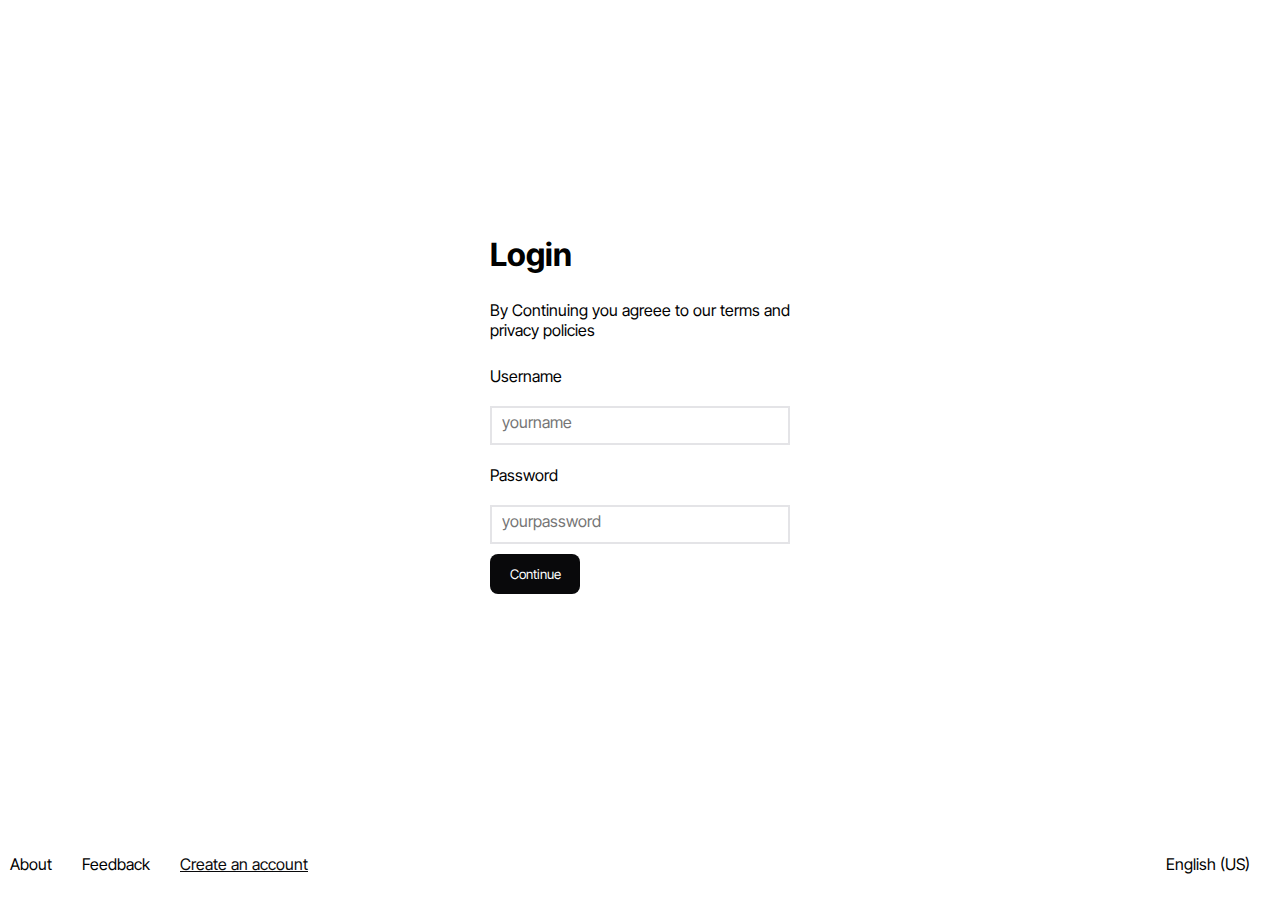
==== index.html @ a7edac65 "initial commit" ====
<!DOCTYPE html>
<html lang="en">
  <head>
    <meta charset="UTF-8" />
    <meta name="viewport" content="width=device-width, initial-scale=1.0" />
    <link rel="stylesheet" href="./styles/auth.css" />
    <title>Fashion</title>
  </head>
  <body>
    <main class="main_container">
      <form class="login_card" id="loginForm">
        <h1>Login</h1>
        <p>By Continuing you agreee to our terms and privacy policies</p>
        <div class="input_fields">
          <label for="email">Username</label>
          <div class="input_field">
            <input type="text" placeholder="yourname" id="username" />
          </div>
          <label for="password">Password</label>
          <div class="input_field">
            <input type="password" placeholder="yourpassword" id="password" />
          </div>
        </div>
        <div>
          <button>Continue</button>
        </div>
      </form>
    </main>
    <footer>
      <div>
        <p>About</p>
        <p>Feedback</p>
        <a href="/register.html">Create an account</a>
      </div>

      <div>
        <p>English (US)</p>
      </div>
    </footer>
    <script>
      document.addEventListener("DOMContentLoaded", () => {
        (() => {
          const req = new XMLHttpRequest();

          req.onreadystatechange = function () {
            if (req.readyState == XMLHttpRequest.DONE) {
              if (req.status == 200) {
                const resp = JSON.parse(req.responseText);

                if (resp.isAuth) {
                  window.location.href = "app/inv";
                } else {
                  console.log("Not authenticated");
                }
              }
            }
          };

          req.open("GET", "api/auth.php", true);
          req.send();
        })();

        document.getElementById("loginForm").addEventListener("submit", (e) => {
          e.preventDefault();
          loginRequest();
        });
      });

      function loginRequest() {
        const username = document.getElementById("username").value;
        const password = document.getElementById("password").value;

        const data =
          "username=" + encodeURIComponent(username) + "&password=" + password;

        const request = new XMLHttpRequest();

        request.onload = function () {
          if (request.status == 200) {
            const resp = JSON.parse(request.responseText);

            if (resp.error) {
              alert(resp.error);
            } else if (resp.status == "success") {
              window.location.href = "/app/inv";
            }
          }
        };

        request.open("POST", "api/login.php", true);
        request.send(data);
      }
    </script>
  </body>
</html>
---- styles/auth.css ----
@import url("https://fonts.googleapis.com/css2?family=Inter+Tight&display=swap");
@import url("./_var.css");

* {
  font-family: "Inter Tight", sans-serif;
}

body,
html {
  display: flex;
  width: 100%;
  height: 100%;
}

h1 {
  margin: 0;
}

body {
  flex-direction: column;
  margin: 0;
}

.main_container {
  display: flex;
  flex: 1;
  width: 100%;
  height: 100%;
  justify-content: center;
  align-items: center;
}

footer {
  display: flex;
  justify-content: space-between;
  align-items: center;
  padding-right: 20px;
}

footer > div {
  display: flex;
  gap: 30px;
  padding: 10px 10px;
  align-items: center;
}

footer > div > a {
  color: var(--primary);
}

.login_card {
  width: clamp(min(10vw, 20rem), 300px, max(90vw, 55rem));
  display: flex;
  flex-direction: column;
  gap: 10px;
}

.login_card > .input_fields > .input_field {
  border: var(--border);
  height: 35px;
}

.login_card > .input_fields > .input_field > input {
  width: 90%;
  height: 90%;
  padding: 0px 10px;
  outline: none;
  border: none;
  border-radius: 5px;
}

.login_card > .input_fields > .input_field > input::placeholder {
  font-size: 16px;
}

.login_card > .input_fields {
  display: flex;
  flex-direction: column;
  gap: 20px;
}

.login_card > div > button {
  color: white;
  background-color: var(--primary);
  outline: none;
  border: none;
  height: 40px;
  width: 90px;
  border-radius: 8px;
  cursor: pointer;
}
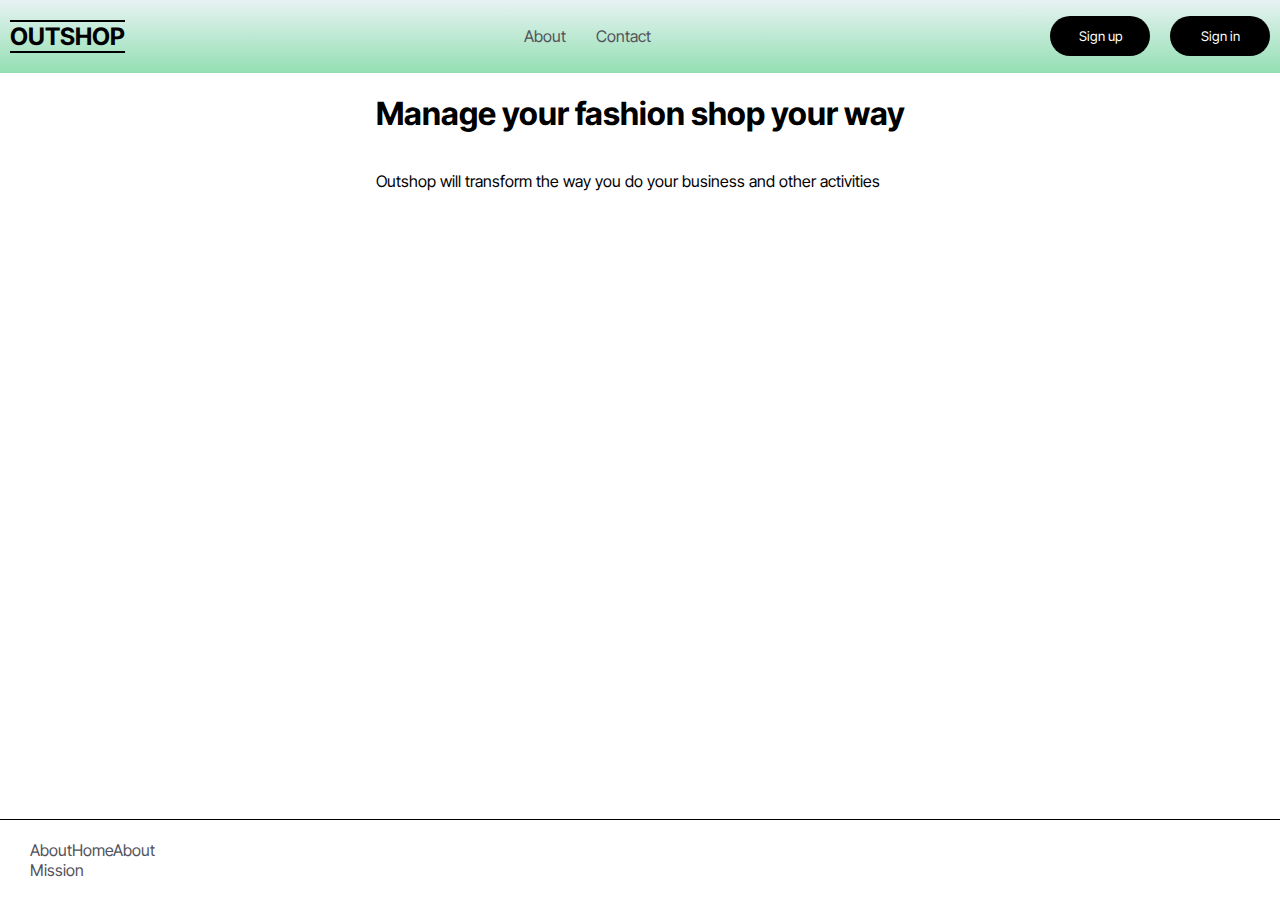
==== commit c3a87caa: "[feat]: added jquery and home page" ====
--- a/index.html
+++ b/index.html
@@ -3,93 +3,42 @@
   <head>
     <meta charset="UTF-8" />
     <meta name="viewport" content="width=device-width, initial-scale=1.0" />
-    <link rel="stylesheet" href="./styles/auth.css" />
-    <title>Fashion</title>
+    <link rel="stylesheet" href="styles/home.css" />
+    <title>Document</title>
   </head>
   <body>
-    <main class="main_container">
-      <form class="login_card" id="loginForm">
-        <h1>Login</h1>
-        <p>By Continuing you agreee to our terms and privacy policies</p>
-        <div class="input_fields">
-          <label for="email">Username</label>
-          <div class="input_field">
-            <input type="text" placeholder="yourname" id="username" />
-          </div>
-          <label for="password">Password</label>
-          <div class="input_field">
-            <input type="password" placeholder="yourpassword" id="password" />
-          </div>
+    <header>
+      <nav>
+        <div class="nav__left">
+          <h2>OUTSHOP</h2>
         </div>
-        <div>
-          <button>Continue</button>
+        <div class="nav__middle">
+          <a href="about.html">About</a>
+          <a href="index.html">Contact</a>
         </div>
-      </form>
+        <div class="nav__right">
+          <button>Sign up</button>
+          <button>Sign in</button>
+        </div>
+      </nav>
+    </header>
+    <main>
+      <section id="hero">
+        <h1>Manage your fashion shop your way</h1>
+      </section>
+      <section>
+        <p>
+          Outshop will transform the way you do your business and other
+          activities
+        </p>
+      </section>
     </main>
     <footer>
       <div>
-        <p>About</p>
-        <p>Feedback</p>
-        <a href="/register.html">Create an account</a>
+        <a href="About">About</a><a href="About">Home</a
+        ><a href="About">About</a>
       </div>
-
-      <div>
-        <p>English (US)</p>
-      </div>
+      <div><a href="">Mission</a></div>
     </footer>
-    <script>
-      document.addEventListener("DOMContentLoaded", () => {
-        (() => {
-          const req = new XMLHttpRequest();
-
-          req.onreadystatechange = function () {
-            if (req.readyState == XMLHttpRequest.DONE) {
-              if (req.status == 200) {
-                const resp = JSON.parse(req.responseText);
-
-                if (resp.isAuth) {
-                  window.location.href = "app/inv";
-                } else {
-                  console.log("Not authenticated");
-                }
-              }
-            }
-          };
-
-          req.open("GET", "api/auth.php", true);
-          req.send();
-        })();
-
-        document.getElementById("loginForm").addEventListener("submit", (e) => {
-          e.preventDefault();
-          loginRequest();
-        });
-      });
-
-      function loginRequest() {
-        const username = document.getElementById("username").value;
-        const password = document.getElementById("password").value;
-
-        const data =
-          "username=" + encodeURIComponent(username) + "&password=" + password;
-
-        const request = new XMLHttpRequest();
-
-        request.onload = function () {
-          if (request.status == 200) {
-            const resp = JSON.parse(request.responseText);
-
-            if (resp.error) {
-              alert(resp.error);
-            } else if (resp.status == "success") {
-              window.location.href = "/app/inv";
-            }
-          }
-        };
-
-        request.open("POST", "api/login.php", true);
-        request.send(data);
-      }
-    </script>
   </body>
 </html>
--- a/styles/home.css
+++ b/styles/home.css
@@ -0,0 +1,83 @@
+@import url("https://fonts.googleapis.com/css2?family=Inter+Tight&display=swap");
+@import url("./_var.css");
+
+* {
+  font-family: "Inter Tight", sans-serif;
+}
+
+a {
+  text-decoration: none;
+  color: var(--color-links);
+}
+
+body,
+html {
+  width: 100%;
+  height: 100%;
+  display: flex;
+}
+
+html {
+  position: fixed;
+}
+
+body {
+  display: flex;
+  flex-direction: column;
+  margin: 0;
+  height: 100%;
+}
+
+nav {
+  display: flex;
+  width: 100%;
+  justify-content: space-between;
+  align-items: center;
+  padding-left: 10px;
+  padding-right: 10px;
+  background: linear-gradient(rgba(77, 161, 161, 0.133), rgb(147, 223, 179));
+}
+
+.nav__left > h2 {
+  border-top: 2px solid black;
+  border-bottom: 2px solid black;
+}
+
+.nav__middle {
+  display: flex;
+  gap: 30px;
+}
+
+.nav__right {
+  display: flex;
+  gap: 20px;
+  margin-right: 20px;
+}
+
+.nav__right > button {
+  background-color: black;
+  color: white;
+  height: 40px;
+  border: none;
+  outline: none;
+  width: 100px;
+  border-radius: 120px;
+  transition: ease-in-out;
+  cursor: pointer;
+}
+
+.nav__right > button:hover {
+  transform: scale(1.15);
+}
+
+main {
+  display: flex;
+  flex-direction: column;
+  margin: auto;
+  flex: 1;
+}
+
+footer {
+  border-top: 1px solid black;
+  padding: 20px 30px;
+}
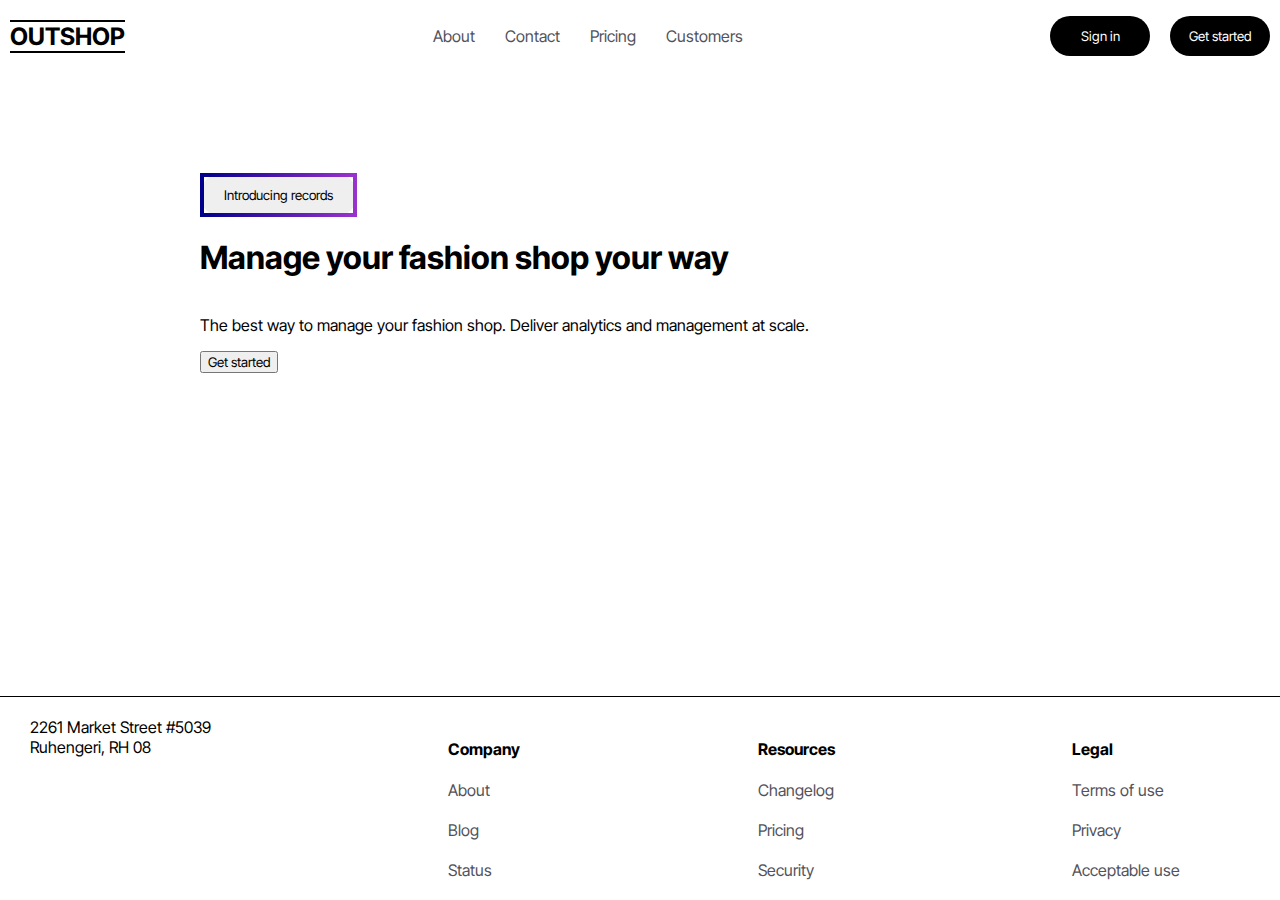
==== commit d97e3383: "[feat]: homepage footer and sticky header" ====
--- a/index.html
+++ b/index.html
@@ -15,30 +15,59 @@
         <div class="nav__middle">
           <a href="about.html">About</a>
           <a href="index.html">Contact</a>
+          <a href="index.html">Pricing</a>
+          <a href="index.html">Customers</a>
         </div>
         <div class="nav__right">
-          <button>Sign up</button>
           <button>Sign in</button>
+          <button>Get started</button>
         </div>
       </nav>
     </header>
     <main>
       <section id="hero">
+        <button class="hero_button">Introducing records</button>
         <h1>Manage your fashion shop your way</h1>
       </section>
       <section>
         <p>
-          Outshop will transform the way you do your business and other
-          activities
+          The best way to manage your fashion shop. Deliver analytics and
+          management at scale.
         </p>
+        <button class="call_to_action">Get started</button>
       </section>
     </main>
     <footer>
       <div>
-        <a href="About">About</a><a href="About">Home</a
-        ><a href="About">About</a>
+        <div class="address">
+          <p>2261 Market Street #5039</p>
+          <p>Ruhengeri, RH 08</p>
+        </div>
       </div>
-      <div><a href="">Mission</a></div>
+      <div class="footer_section">
+        <h4>Company</h4>
+        <div>
+          <a href="#">About</a>
+          <a href="#">Blog</a>
+          <a href="#">Status</a>
+        </div>
+      </div>
+      <div class="footer_section">
+        <h4>Resources</h4>
+        <div>
+          <a href="#">Changelog</a>
+          <a href="#">Pricing</a>
+          <a href="#">Security</a>
+        </div>
+      </div>
+      <div class="footer_section">
+        <h4>Legal</h4>
+        <div>
+          <a href="#">Terms of use</a>
+          <a href="#">Privacy</a>
+          <a href="#">Acceptable use</a>
+        </div>
+      </div>
     </footer>
   </body>
 </html>
--- a/styles/home.css
+++ b/styles/home.css
@@ -17,15 +17,22 @@
   display: flex;
 }
 
-html {
+/* html {
   position: fixed;
-}
+} */
 
 body {
   display: flex;
   flex-direction: column;
   margin: 0;
   height: 100%;
+  overflow-x: hidden;
+}
+
+header {
+  position: sticky;
+  top: 0;
+  background-color: #fff;
 }
 
 nav {
@@ -35,7 +42,6 @@
   align-items: center;
   padding-left: 10px;
   padding-right: 10px;
-  background: linear-gradient(rgba(77, 161, 161, 0.133), rgb(147, 223, 179));
 }
 
 .nav__left > h2 {
@@ -73,11 +79,48 @@
 main {
   display: flex;
   flex-direction: column;
-  margin: auto;
   flex: 1;
+  margin-left: 200px;
+  margin-right: 200px;
+  margin-top: 100px;
 }
 
 footer {
   border-top: 1px solid black;
   padding: 20px 30px;
+  display: flex;
+  justify-content: space-between;
+  padding-right: 100px;
 }
+
+footer > .footer_section > div {
+  display: flex;
+  flex-direction: column;
+  gap: 20px;
+}
+
+.address {
+  display: flex;
+  flex-direction: column;
+  margin: 0;
+}
+
+.address > p {
+  margin: 0;
+}
+
+.hero_button {
+  display: flex;
+  border-width: 4px;
+  border-style: solid;
+  border-image: linear-gradient(to right, darkblue, darkorchid) 1;
+  outline: none;
+  padding: 10px 20px;
+  border-radius: 50em;
+  cursor: pointer;
+  transition: ease-in-out;
+}
+
+.hero_button:hover {
+  transform: scale(1.1);
+}
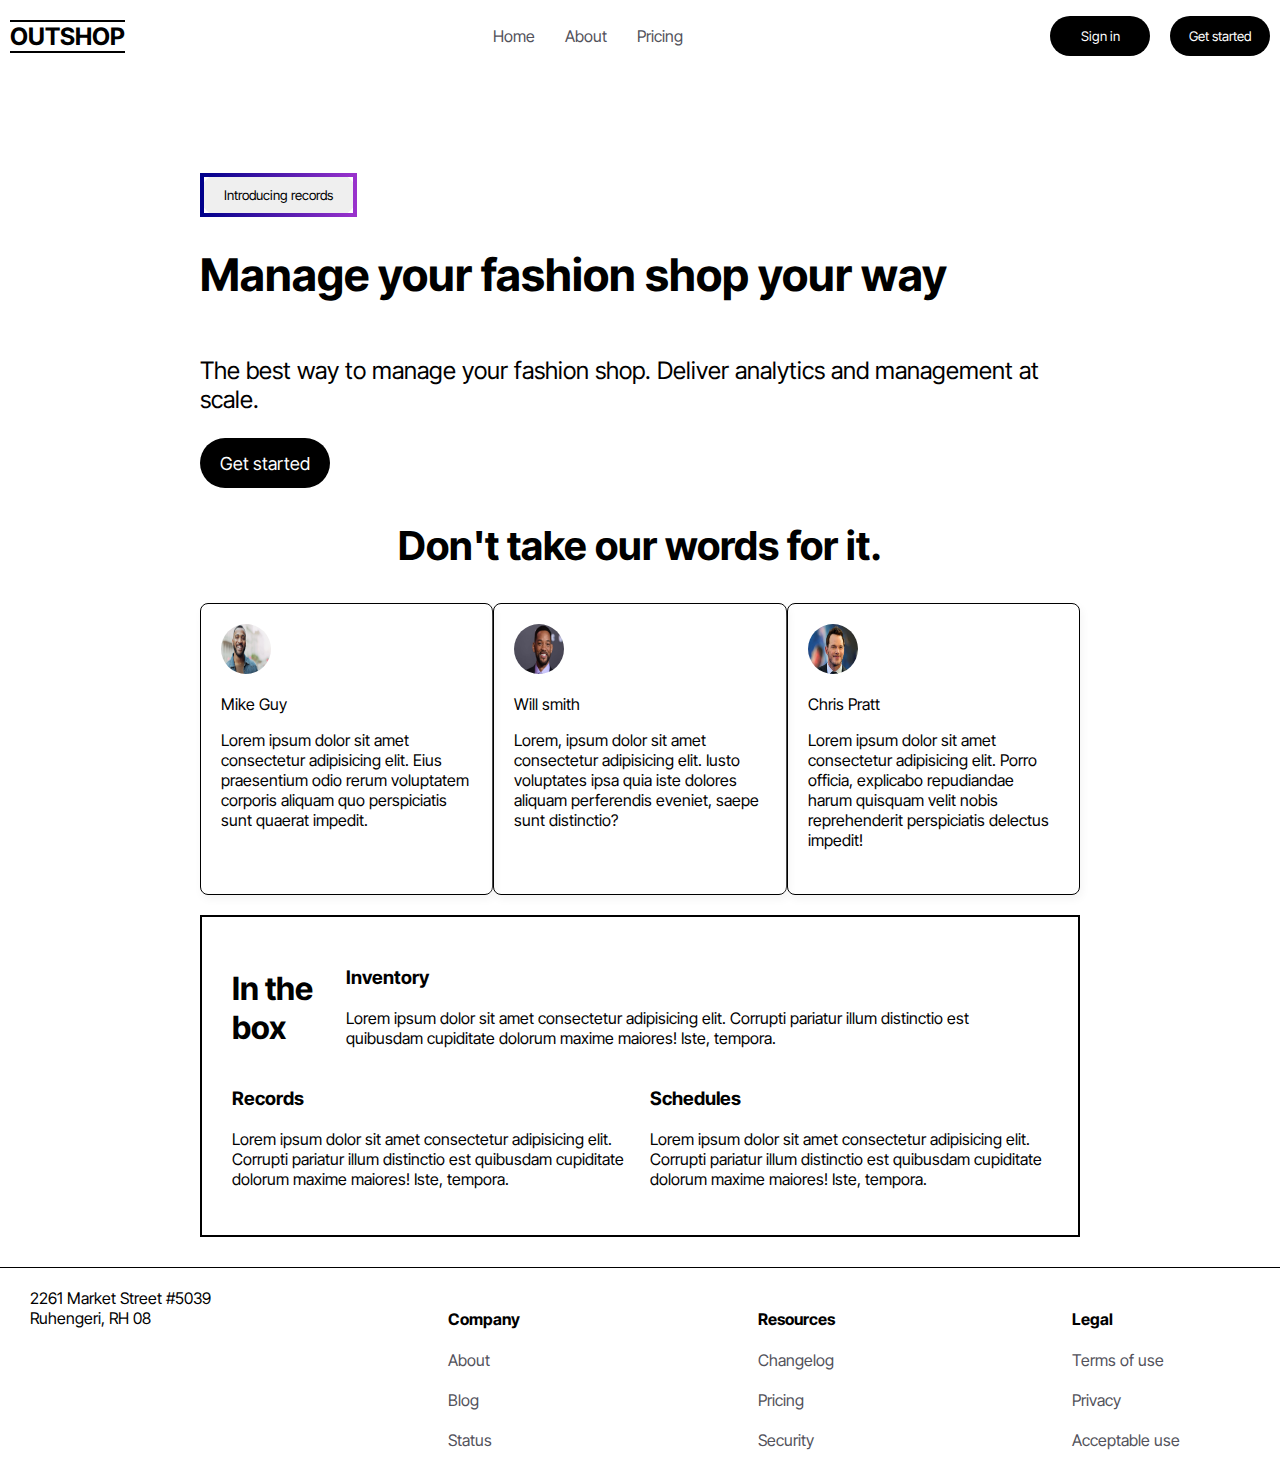
==== commit 92cd27a1: "[feat]: landing page" ====
--- a/index.html
+++ b/index.html
@@ -4,7 +4,7 @@
     <meta charset="UTF-8" />
     <meta name="viewport" content="width=device-width, initial-scale=1.0" />
     <link rel="stylesheet" href="styles/home.css" />
-    <title>Document</title>
+    <title>OUTSHOP | Management at sl</title>
   </head>
   <body>
     <header>
@@ -13,14 +13,13 @@
           <h2>OUTSHOP</h2>
         </div>
         <div class="nav__middle">
-          <a href="about.html">About</a>
-          <a href="index.html">Contact</a>
-          <a href="index.html">Pricing</a>
-          <a href="index.html">Customers</a>
+          <a class="nav_link" href="/">Home</a>
+          <a class="nav_link" href="about.html">About</a>
+          <a class="nav_link" href="pricing.html">Pricing</a>
         </div>
         <div class="nav__right">
-          <button>Sign in</button>
-          <button>Get started</button>
+          <button id="sign_in" type="button">Sign in</button>
+          <button id="sign_out" type="button">Get started</button>
         </div>
       </nav>
     </header>
@@ -29,12 +28,99 @@
         <button class="hero_button">Introducing records</button>
         <h1>Manage your fashion shop your way</h1>
       </section>
-      <section>
+      <section id="slogan">
         <p>
           The best way to manage your fashion shop. Deliver analytics and
           management at scale.
         </p>
         <button class="call_to_action">Get started</button>
+      </section>
+      <section class="testimonials">
+        <h2>Don't take our words for it.</h2>
+        <div class="testimonials_cards">
+          <div>
+            <div>
+              <img
+                class="avatar_img"
+                src="/public/guy.jpg"
+                alt="Guy"
+                width="50"
+                height="50"
+              />
+              <p>Mike Guy</p>
+              <p>
+                Lorem ipsum dolor sit amet consectetur adipisicing elit. Eius
+                praesentium odio rerum voluptatem corporis aliquam quo
+                perspiciatis sunt quaerat impedit.
+              </p>
+            </div>
+          </div>
+          <div>
+            <div>
+              <img
+                class="avatar_img"
+                src="/public/will.jpg"
+                alt="Guy"
+                width="50"
+                height="50"
+              />
+              <p>Will smith</p>
+              <p>
+                Lorem, ipsum dolor sit amet consectetur adipisicing elit. Iusto
+                voluptates ipsa quia iste dolores aliquam perferendis eveniet,
+                saepe sunt distinctio?
+              </p>
+            </div>
+          </div>
+          <div>
+            <div>
+              <img
+                class="avatar_img"
+                src="/public/Chris-Pratt.avif"
+                alt="Guy"
+                width="50"
+                height="50"
+              />
+              <p>Chris Pratt</p>
+            </div>
+            <p>
+              Lorem ipsum dolor sit amet consectetur adipisicing elit. Porro
+              officia, explicabo repudiandae harum quisquam velit nobis
+              reprehenderit perspiciatis delectus impedit!
+            </p>
+          </div>
+        </div>
+      </section>
+      <section id="features">
+        <div class="features_row">
+          <div><h1>In the box</h1></div>
+          <div>
+            <h3>Inventory</h3>
+            <p>
+              Lorem ipsum dolor sit amet consectetur adipisicing elit. Corrupti
+              pariatur illum distinctio est quibusdam cupiditate dolorum maxime
+              maiores! Iste, tempora.
+            </p>
+          </div>
+        </div>
+        <div class="features_row">
+          <div>
+            <h3>Records</h3>
+            <p>
+              Lorem ipsum dolor sit amet consectetur adipisicing elit. Corrupti
+              pariatur illum distinctio est quibusdam cupiditate dolorum maxime
+              maiores! Iste, tempora.
+            </p>
+          </div>
+          <div>
+            <h3>Schedules</h3>
+            <p>
+              Lorem ipsum dolor sit amet consectetur adipisicing elit. Corrupti
+              pariatur illum distinctio est quibusdam cupiditate dolorum maxime
+              maiores! Iste, tempora.
+            </p>
+          </div>
+        </div>
       </section>
     </main>
     <footer>
@@ -69,5 +155,23 @@
         </div>
       </div>
     </footer>
+    <script src="jquery.js"></script>
+    <script>
+      $("#sign_in").on("click", () => {
+        window.location.href = "/login.html";
+      });
+
+      $("#sign_out").on("click", () => {
+        window.location.href = "/register.html";
+      });
+
+      $(document).ready(function () {
+        $("[href]").each(function () {
+          if (this.href == window.location.href) {
+            $(this).addClass("active");
+          }
+        });
+      });
+    </script>
   </body>
 </html>
--- a/styles/home.css
+++ b/styles/home.css
@@ -124,3 +124,67 @@
 .hero_button:hover {
   transform: scale(1.1);
 }
+
+#hero > h1 {
+  font-size: 45px;
+}
+#slogan {
+  font-size: x-large;
+}
+
+.active {
+  color: black;
+  font-weight: bold;
+}
+
+.call_to_action {
+  outline: none;
+  border: none;
+  background-color: black;
+  color: white;
+  padding: 10px 20px;
+  border-radius: 120px;
+  height: 50px;
+  font-size: large;
+  cursor: pointer;
+}
+
+.testimonials > h2 {
+  text-align: center;
+  font-size: 40px;
+}
+
+.testimonials_cards {
+  display: flex;
+  width: 100%;
+  justify-content: space-between;
+  margin-bottom: 20px;
+}
+
+.testimonials_cards > div {
+  height: 250px;
+  width: 300px;
+  padding: 20px;
+  border: 1px solid black;
+  border-radius: 8px;
+  box-shadow: 2px 4px 10px #f4f4f4;
+  cursor: pointer;
+}
+
+.avatar_img {
+  border-radius: 100%;
+}
+
+#features {
+  display: flex;
+  flex-direction: column;
+  padding: 30px;
+  border: 2px solid #000;
+  margin-bottom: 30px;
+}
+
+.features_row {
+  display: flex;
+  gap: 20px;
+  flex: 1 1;
+}
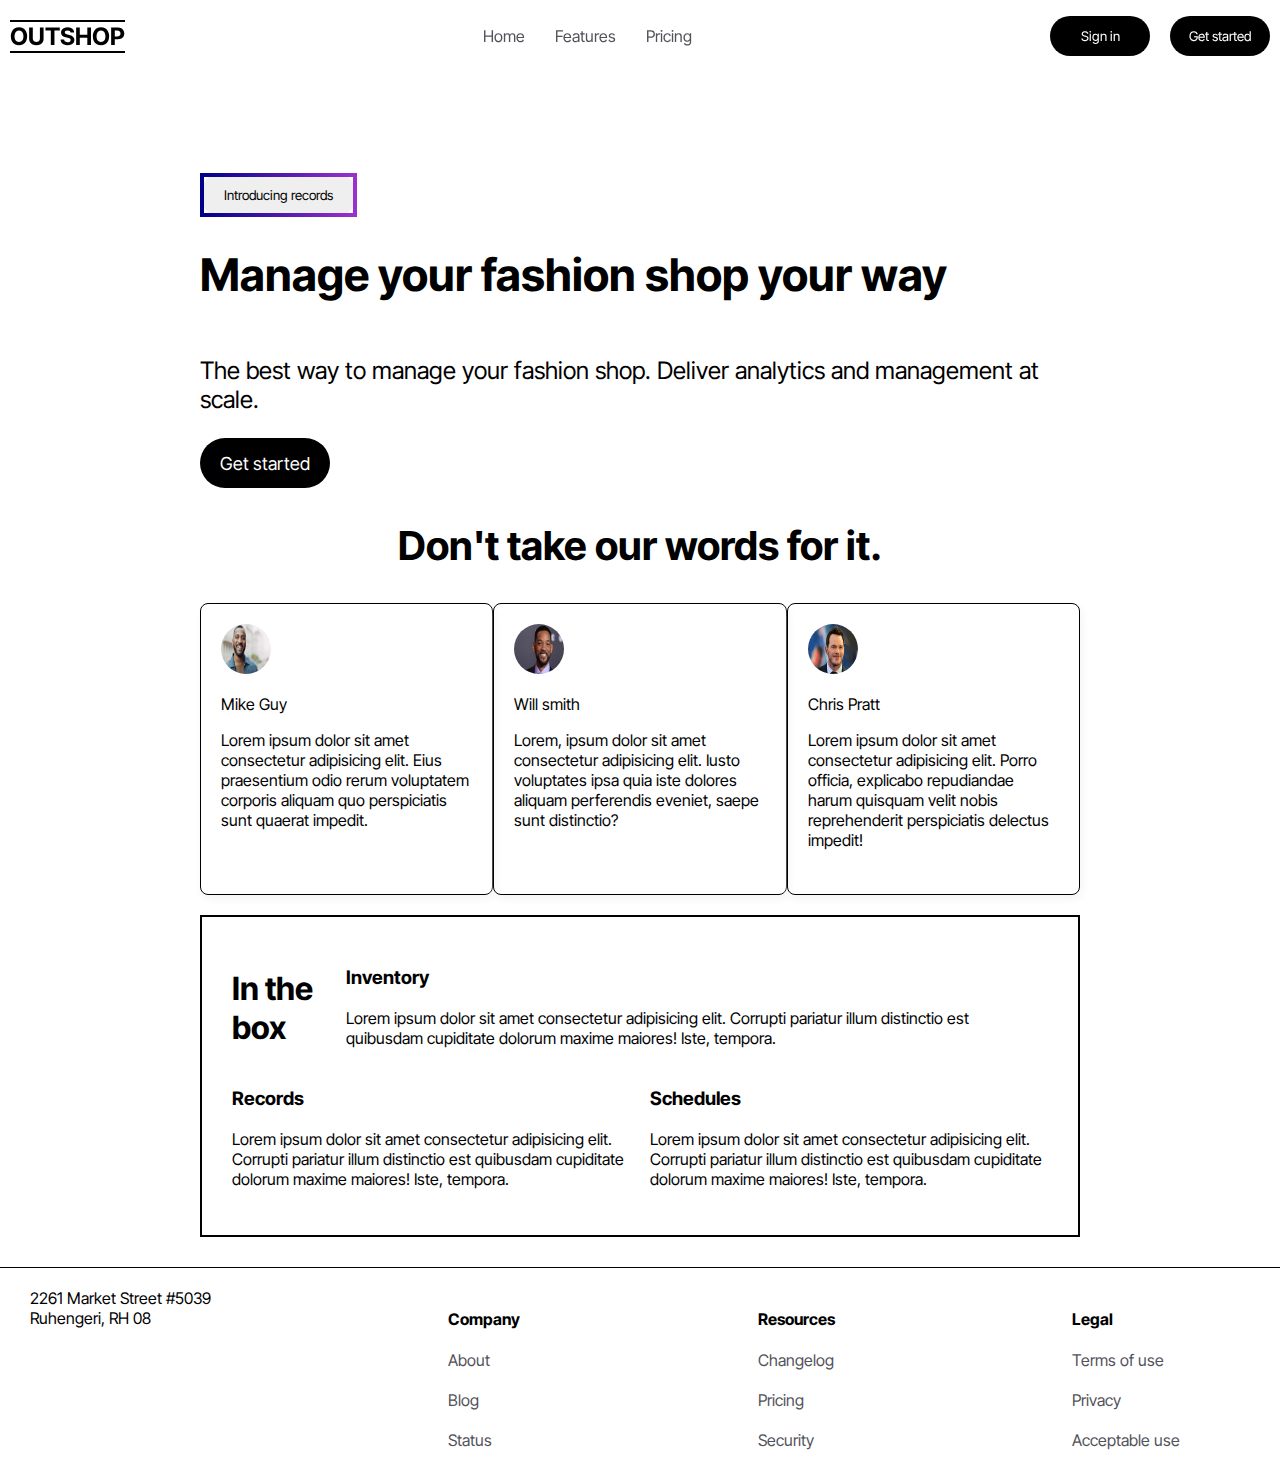
==== commit e31b00f3: "[feat]: pricing page" ====
--- a/index.html
+++ b/index.html
@@ -14,7 +14,7 @@
         </div>
         <div class="nav__middle">
           <a class="nav_link" href="/">Home</a>
-          <a class="nav_link" href="about.html">About</a>
+          <a class="nav_link" href="#features">Features</a>
           <a class="nav_link" href="pricing.html">Pricing</a>
         </div>
         <div class="nav__right">
--- a/styles/home.css
+++ b/styles/home.css
@@ -42,6 +42,8 @@
   align-items: center;
   padding-left: 10px;
   padding-right: 10px;
+  background-color: rgb(255 255 255 / 30%);
+  backdrop-filter: blur(10px);
 }
 
 .nav__left > h2 {
@@ -188,3 +190,36 @@
   gap: 20px;
   flex: 1 1;
 }
+
+#pricing_header {
+  display: flex;
+  flex-direction: column;
+  justify-content: center;
+  text-align: center;
+}
+
+#pricing_header > h2 {
+  font-size: 45px;
+}
+
+#pricing_header > p {
+  font-size: large;
+}
+
+#pricing_cards {
+  display: flex;
+  gap: 20px;
+  flex-wrap: wrap;
+  justify-content: space-evenly;
+  width: 100%;
+  margin-bottom: 30px;
+}
+
+.pricing_card {
+  background-color: #f4f4f4;
+  height: 400px;
+  width: 300px;
+  border: 2px solid gray;
+  padding: 10px 20px;
+  border-radius: 8px;
+}
